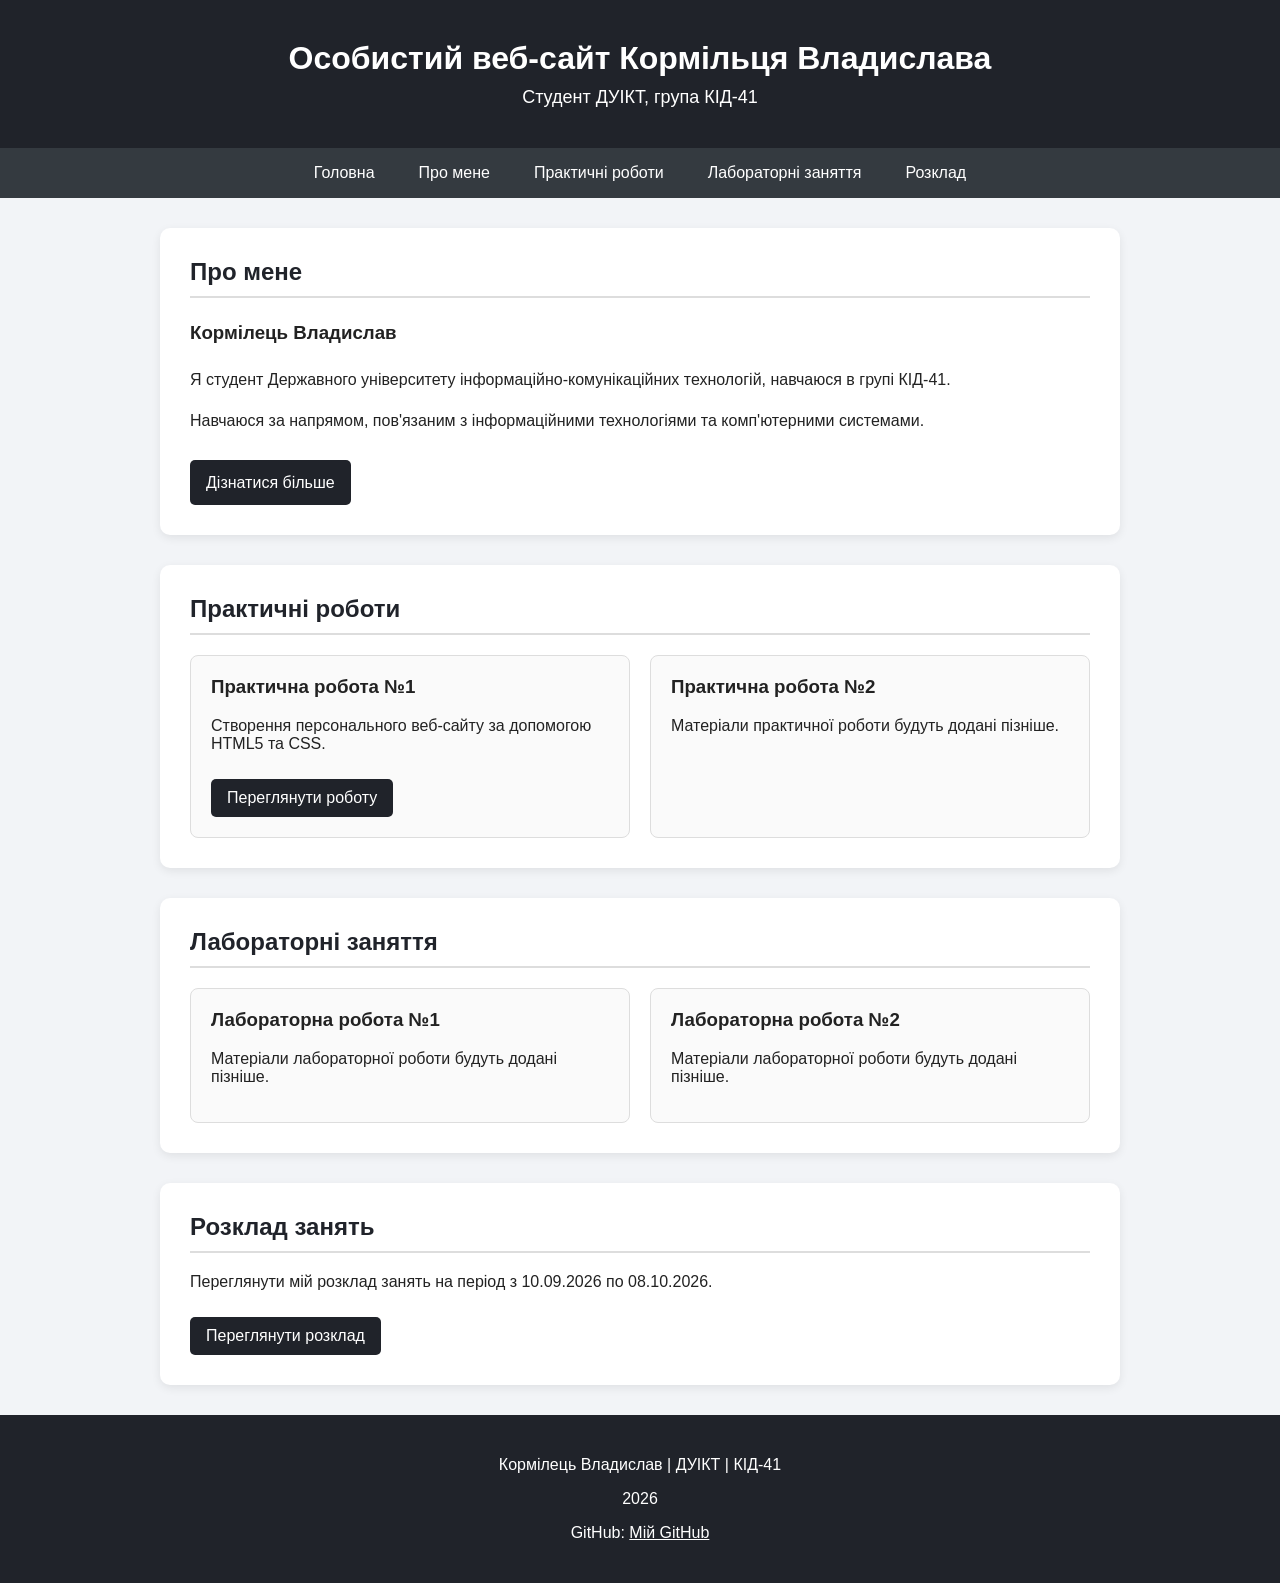
==== index.html @ beadc4b8 "Додано персональний сайт та розклад" ====
<!DOCTYPE html>
<html lang="uk">
<head>
    <meta charset="UTF-8">
    <meta name="viewport" content="width=device-width, initial-scale=1.0">
    <title>Особистий веб-сайт Кормільця Владислава</title>
    <link rel="stylesheet" href="style.css">
</head>

<body>

<header>
    <h1>Особистий веб-сайт Кормільця Владислава</h1>
    <p>Студент ДУІКТ, група КІД-41</p>
</header>

<nav>
    <a href="index.html">Головна</a>
    <a href="pages/about.html">Про мене</a>
    <a href="pages/practical.html">Практичні роботи</a>
    <a href="pages/laboratory.html">Лабораторні заняття</a>
    <a href="pages/practical1.html">Розклад</a>
</nav>

<main>

    <section>
        <h2>Про мене</h2>

        <div class="about-preview">
            <div>
                <h3>Кормілець Владислав</h3>
                <p>
                    Я студент Державного університету інформаційно-комунікаційних
                    технологій, навчаюся в групі КІД-41.
                </p>

                <p>
                    Навчаюся за напрямом, пов'язаним з інформаційними
                    технологіями та комп'ютерними системами.
                </p>

                <a class="button" href="pages/about.html">
                    Дізнатися більше
                </a>
            </div>
        </div>
    </section>


    <section>
        <h2>Практичні роботи</h2>

        <div class="work-list">

            <article>
                <h3>Практична робота №1</h3>

                <p>
                    Створення персонального веб-сайту за допомогою HTML5
                    та CSS.
                </p>

                <a class="button" href="pages/practical1.html">
                    Переглянути роботу
                </a>
            </article>


            <article>
                <h3>Практична робота №2</h3>

                <p>
                    Матеріали практичної роботи будуть додані пізніше.
                </p>
            </article>

        </div>
    </section>


    <section>
        <h2>Лабораторні заняття</h2>

        <div class="work-list">

            <article>
                <h3>Лабораторна робота №1</h3>

                <p>
                    Матеріали лабораторної роботи будуть додані пізніше.
                </p>
            </article>


            <article>
                <h3>Лабораторна робота №2</h3>

                <p>
                    Матеріали лабораторної роботи будуть додані пізніше.
                </p>
            </article>

        </div>
    </section>


    <!-- РОЗКЛАД -->

    <section>
        <h2>Розклад занять</h2>

        <p>
            Переглянути мій розклад занять на період
            з 10.09.2026 по 08.10.2026.
        </p>

        <a class="button" href="pages/practical1.html">
            Переглянути розклад
        </a>
    </section>


</main>


<footer>

    <p>
        Кормілець Владислав | ДУІКТ | КІД-41
    </p>

    <p>
        2026
    </p>

    <p>
        GitHub:
        <a href="https://github.com/Kormilets" target="_blank">
            Мій GitHub
        </a>
    </p>

</footer>

</body>
</html>
---- style.css ----
* {
    box-sizing: border-box;
}

body {
    margin: 0;
    font-family: Arial, sans-serif;
    background-color: #f2f4f7;
    color: #222;
}

header {
    background-color: #20232a;
    color: white;
    text-align: center;
    padding: 40px 20px;
}

header h1 {
    margin: 0 0 10px;
    font-size: 32px;
}

header p {
    margin: 0;
    font-size: 18px;
}

nav {
    background-color: #343a40;
    display: flex;
    justify-content: center;
    flex-wrap: wrap;
}

nav a {
    color: white;
    text-decoration: none;
    padding: 16px 22px;
    display: block;
}

nav a:hover {
    background-color: #495057;
}

main {
    max-width: 1000px;
    margin: 30px auto;
    padding: 0 20px;
}

section {
    background-color: white;
    margin-bottom: 30px;
    padding: 30px;
    border-radius: 10px;
    box-shadow: 0 3px 10px rgba(0, 0, 0, 0.08);
}

section h2 {
    margin-top: 0;
    color: #20232a;
    border-bottom: 2px solid #ddd;
    padding-bottom: 10px;
}

.about-preview {
    line-height: 1.6;
}

.work-list {
    display: grid;
    grid-template-columns: repeat(auto-fit, minmax(280px, 1fr));
    gap: 20px;
}

article {
    border: 1px solid #ddd;
    border-radius: 8px;
    padding: 20px;
    background-color: #fafafa;
}

article h3 {
    margin-top: 0;
}

.button {
    display: inline-block;
    margin-top: 10px;
    padding: 10px 16px;
    background-color: #20232a;
    color: white;
    text-decoration: none;
    border-radius: 5px;
}

.button:hover {
    background-color: #495057;
}

footer {
    background-color: #20232a;
    color: white;
    text-align: center;
    padding: 25px;
    margin-top: 30px;
}

footer a {
    color: white;
}
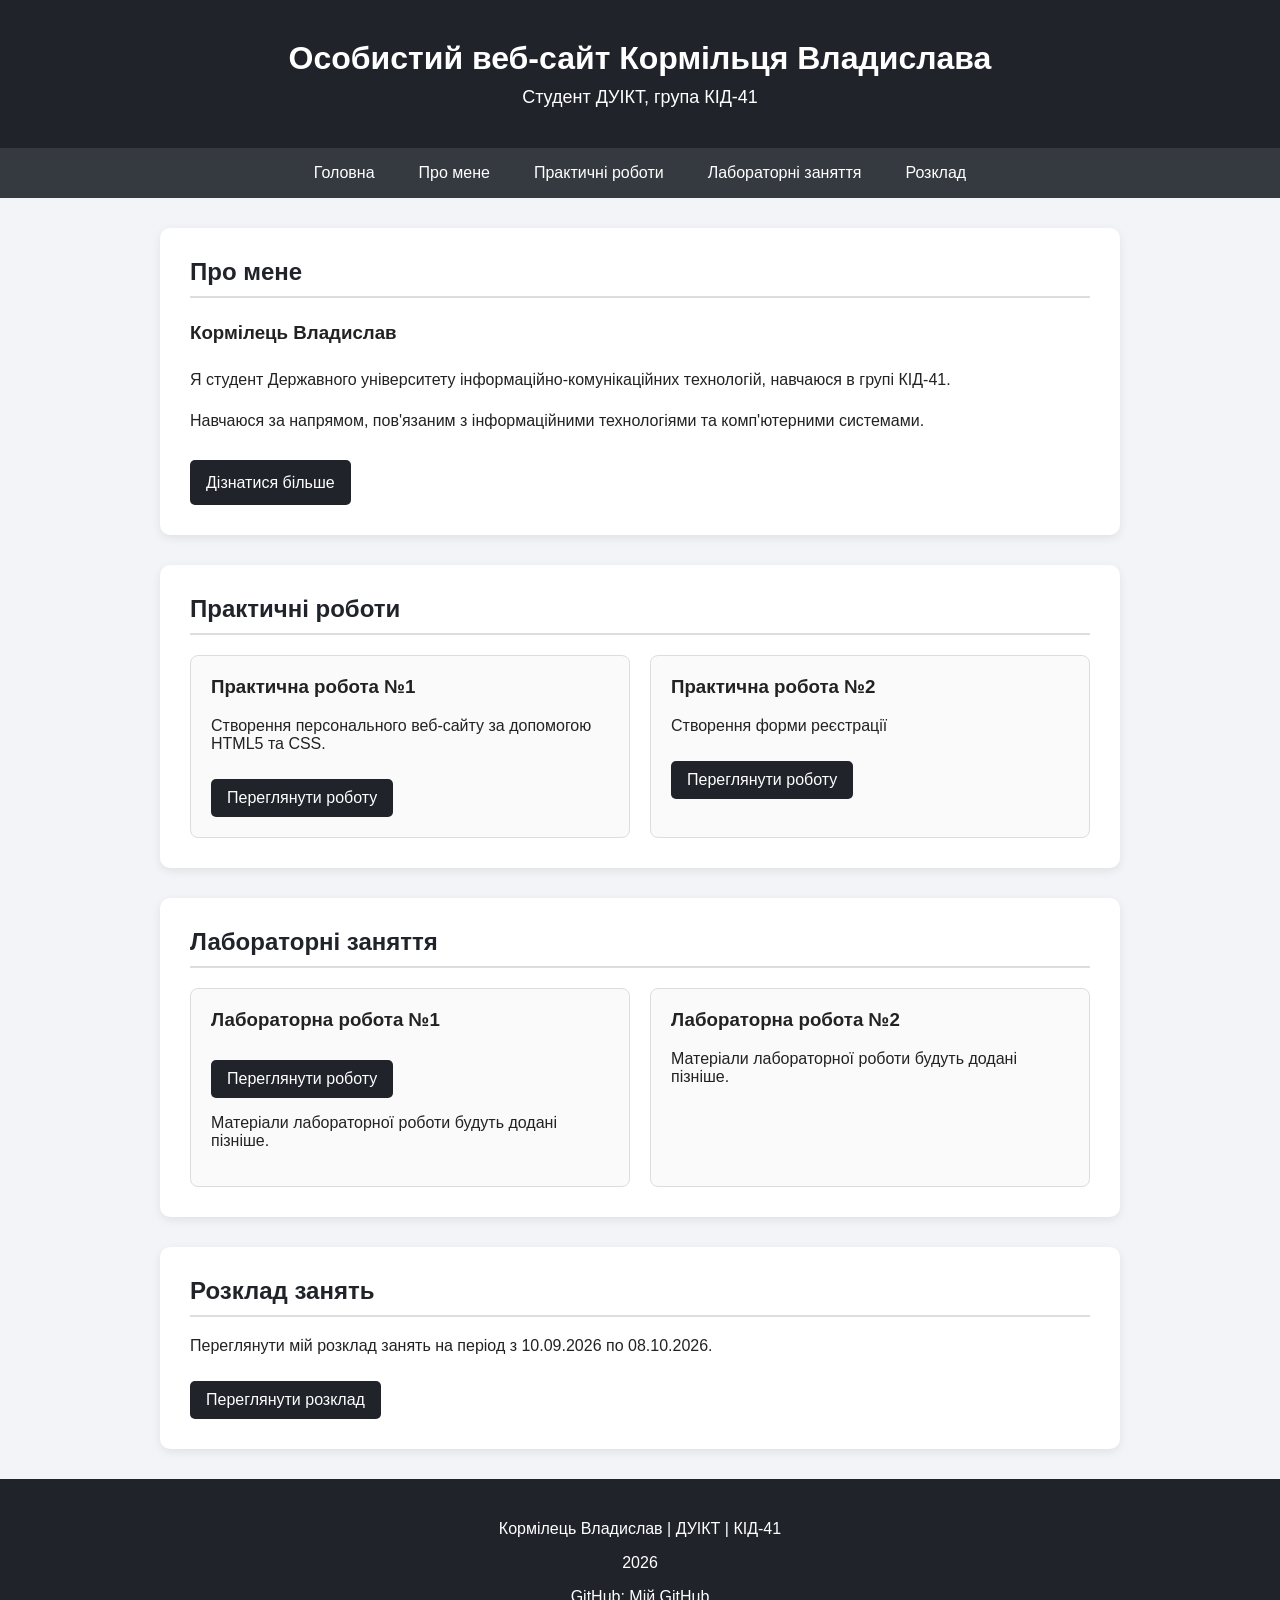
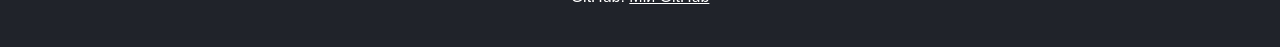
==== commit 0ccd9674: "Add files via upload" ====
--- a/index.html
+++ b/index.html
@@ -1,147 +1,153 @@
-<!DOCTYPE html>
-<html lang="uk">
-<head>
-    <meta charset="UTF-8">
-    <meta name="viewport" content="width=device-width, initial-scale=1.0">
-    <title>Особистий веб-сайт Кормільця Владислава</title>
-    <link rel="stylesheet" href="style.css">
-</head>
-
-<body>
-
-<header>
-    <h1>Особистий веб-сайт Кормільця Владислава</h1>
-    <p>Студент ДУІКТ, група КІД-41</p>
-</header>
-
-<nav>
-    <a href="index.html">Головна</a>
-    <a href="pages/about.html">Про мене</a>
-    <a href="pages/practical.html">Практичні роботи</a>
-    <a href="pages/laboratory.html">Лабораторні заняття</a>
-    <a href="pages/practical1.html">Розклад</a>
-</nav>
-
-<main>
-
-    <section>
-        <h2>Про мене</h2>
-
-        <div class="about-preview">
-            <div>
-                <h3>Кормілець Владислав</h3>
-                <p>
-                    Я студент Державного університету інформаційно-комунікаційних
-                    технологій, навчаюся в групі КІД-41.
-                </p>
-
-                <p>
-                    Навчаюся за напрямом, пов'язаним з інформаційними
-                    технологіями та комп'ютерними системами.
-                </p>
-
-                <a class="button" href="pages/about.html">
-                    Дізнатися більше
-                </a>
-            </div>
-        </div>
-    </section>
-
-
-    <section>
-        <h2>Практичні роботи</h2>
-
-        <div class="work-list">
-
-            <article>
-                <h3>Практична робота №1</h3>
-
-                <p>
-                    Створення персонального веб-сайту за допомогою HTML5
-                    та CSS.
-                </p>
-
-                <a class="button" href="pages/practical1.html">
-                    Переглянути роботу
-                </a>
-            </article>
-
-
-            <article>
-                <h3>Практична робота №2</h3>
-
-                <p>
-                    Матеріали практичної роботи будуть додані пізніше.
-                </p>
-            </article>
-
-        </div>
-    </section>
-
-
-    <section>
-        <h2>Лабораторні заняття</h2>
-
-        <div class="work-list">
-
-            <article>
-                <h3>Лабораторна робота №1</h3>
-
-                <p>
-                    Матеріали лабораторної роботи будуть додані пізніше.
-                </p>
-            </article>
-
-
-            <article>
-                <h3>Лабораторна робота №2</h3>
-
-                <p>
-                    Матеріали лабораторної роботи будуть додані пізніше.
-                </p>
-            </article>
-
-        </div>
-    </section>
-
-
-    <!-- РОЗКЛАД -->
-
-    <section>
-        <h2>Розклад занять</h2>
-
-        <p>
-            Переглянути мій розклад занять на період
-            з 10.09.2026 по 08.10.2026.
-        </p>
-
-        <a class="button" href="pages/practical1.html">
-            Переглянути розклад
-        </a>
-    </section>
-
-
-</main>
-
-
-<footer>
-
-    <p>
-        Кормілець Владислав | ДУІКТ | КІД-41
-    </p>
-
-    <p>
-        2026
-    </p>
-
-    <p>
-        GitHub:
-        <a href="https://github.com/Kormilets" target="_blank">
-            Мій GitHub
-        </a>
-    </p>
-
-</footer>
-
-</body>
+<!DOCTYPE html>
+<html lang="uk">
+<head>
+    <meta charset="UTF-8">
+    <meta name="viewport" content="width=device-width, initial-scale=1.0">
+    <title>Особистий веб-сайт Кормільця Владислава</title>
+    <link rel="stylesheet" href="style.css">
+</head>
+
+<body>
+
+<header>
+    <h1>Особистий веб-сайт Кормільця Владислава</h1>
+    <p>Студент ДУІКТ, група КІД-41</p>
+</header>
+
+<nav>
+    <a href="index.html">Головна</a>
+    <a href="pages/about.html">Про мене</a>
+    <a href="pages/practical.html">Практичні роботи</a>
+    <a href="pages/laboratory.html">Лабораторні заняття</a>
+    <a href="pages/practical1.html">Розклад</a>
+</nav>
+
+<main>
+
+    <section>
+        <h2>Про мене</h2>
+
+        <div class="about-preview">
+            <div>
+                <h3>Кормілець Владислав</h3>
+                <p>
+                    Я студент Державного університету інформаційно-комунікаційних
+                    технологій, навчаюся в групі КІД-41.
+                </p>
+
+                <p>
+                    Навчаюся за напрямом, пов'язаним з інформаційними
+                    технологіями та комп'ютерними системами.
+                </p>
+
+                <a class="button" href="pages/about.html">
+                    Дізнатися більше
+                </a>
+            </div>
+        </div>
+    </section>
+
+
+    <section>
+        <h2>Практичні роботи</h2>
+
+        <div class="work-list">
+
+            <article>
+                <h3>Практична робота №1</h3>
+
+                <p>
+                    Створення персонального веб-сайту за допомогою HTML5
+                    та CSS.
+                </p>
+
+                <a class="button" href="pages/practical1.html">
+                    Переглянути роботу
+                </a>
+            </article>
+
+
+            <article>
+                <h3>Практична робота №2</h3>
+                 <p>
+                    Створення форми реєстрації
+                </p>
+
+                <a class="button" href="pages/pr2.html">
+                    Переглянути роботу
+                </a>
+            </article>
+
+        </div>
+    </section>
+
+
+    <section>
+        <h2>Лабораторні заняття</h2>
+
+        <div class="work-list">
+
+            <article>
+                <h3>Лабораторна робота №1</h3>
+                <a class="button" href="pages/laboratory.html">
+                    Переглянути роботу
+                </a>
+
+                <p>
+                    Матеріали лабораторної роботи будуть додані пізніше.
+                </p>
+            </article>
+
+
+            <article>
+                <h3>Лабораторна робота №2</h3>
+
+                <p>
+                    Матеріали лабораторної роботи будуть додані пізніше.
+                </p>
+            </article>
+
+        </div>
+    </section>
+
+
+    <!-- РОЗКЛАД -->
+
+    <section>
+        <h2>Розклад занять</h2>
+
+        <p>
+            Переглянути мій розклад занять на період
+            з 10.09.2026 по 08.10.2026.
+        </p>
+
+        <a class="button" href="pages/practical1.html">
+            Переглянути розклад
+        </a>
+    </section>
+
+
+</main>
+
+
+<footer>
+
+    <p>
+        Кормілець Владислав | ДУІКТ | КІД-41
+    </p>
+
+    <p>
+        2026
+    </p>
+
+    <p>
+        GitHub:
+        <a href="https://github.com/Kormilets" target="_blank">
+            Мій GitHub
+        </a>
+    </p>
+
+</footer>
+
+</body>
 </html>
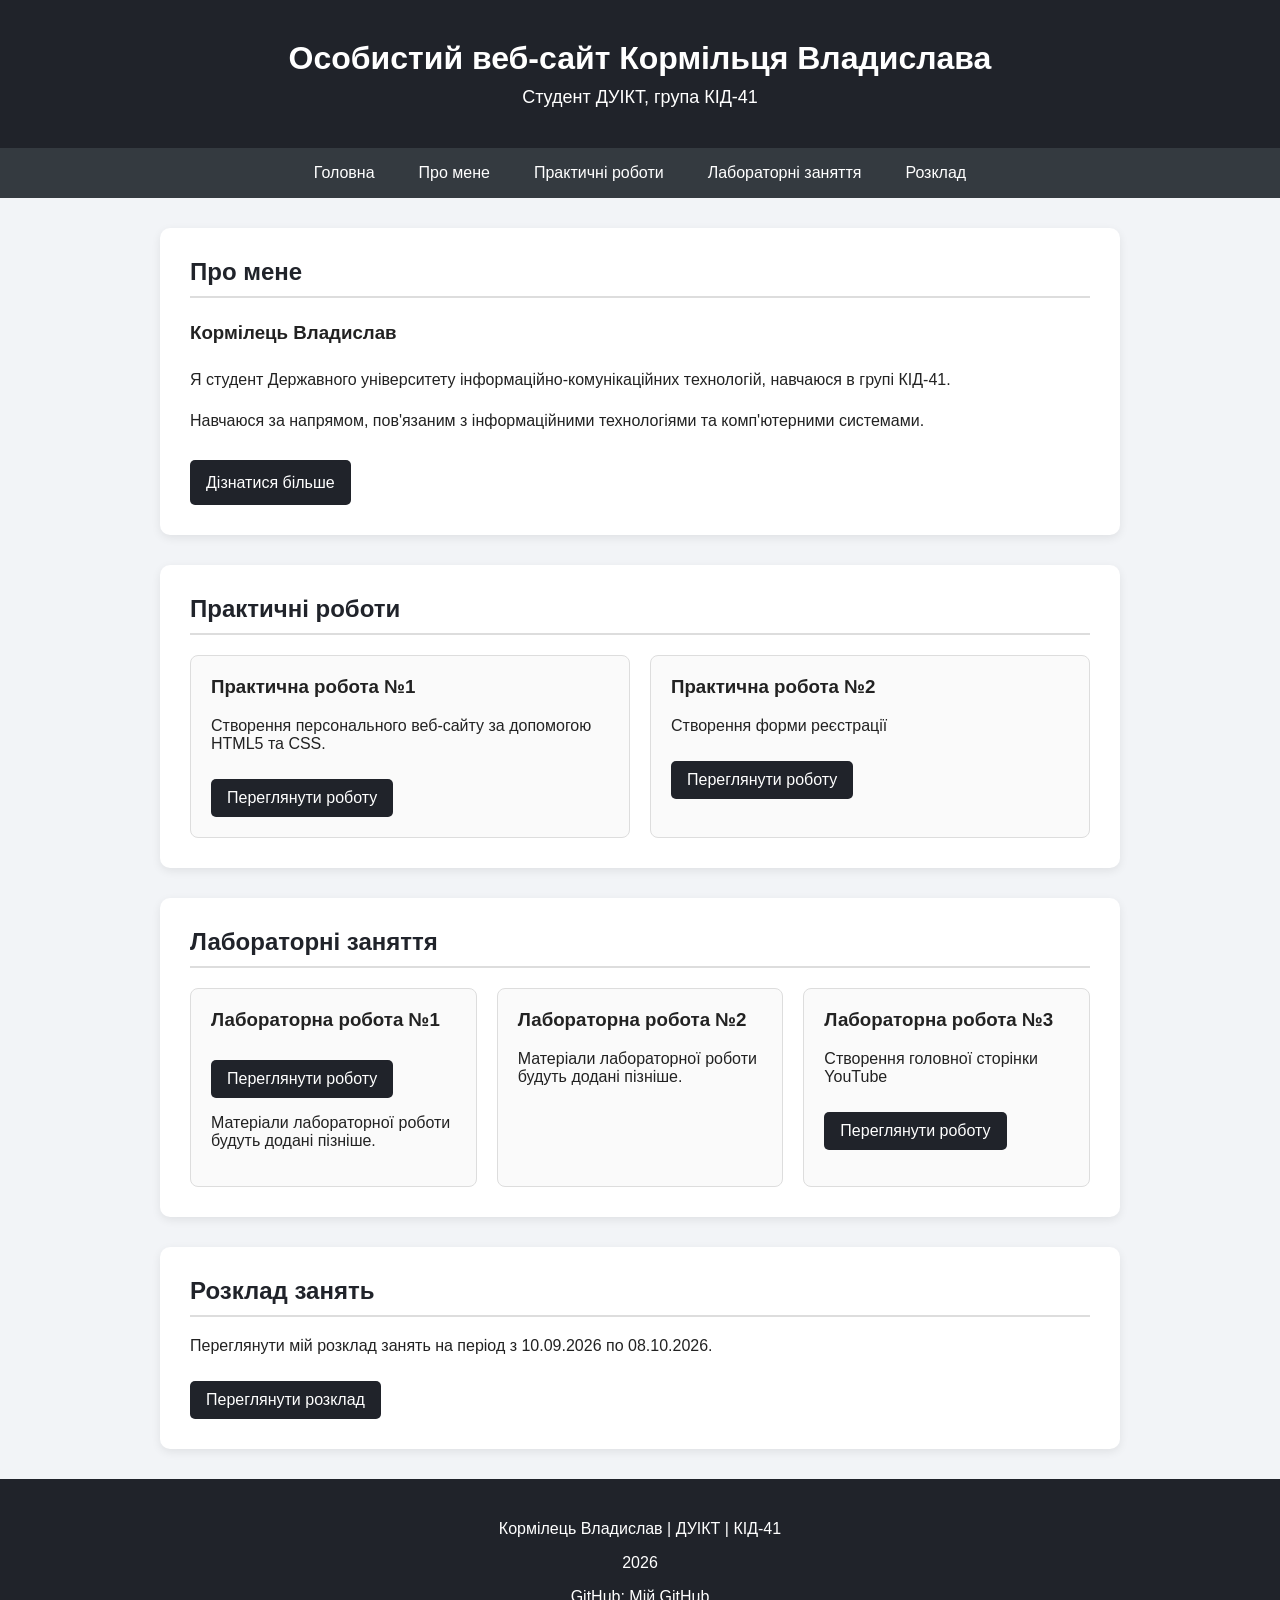
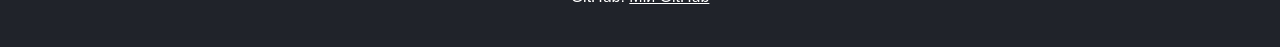
==== commit 6a9e39a9: "Add files via upload" ====
--- a/index.html
+++ b/index.html
@@ -106,7 +106,16 @@
                     Матеріали лабораторної роботи будуть додані пізніше.
                 </p>
             </article>
+            <article>
+                <h3>Лабораторна робота №3</h3>
 
+                <p>
+                   Створення головної сторінки YouTube
+                </p>
+                <a class="button" href="pages/lab3.html">
+                    Переглянути роботу
+                </a>
+            </article>
         </div>
     </section>
 
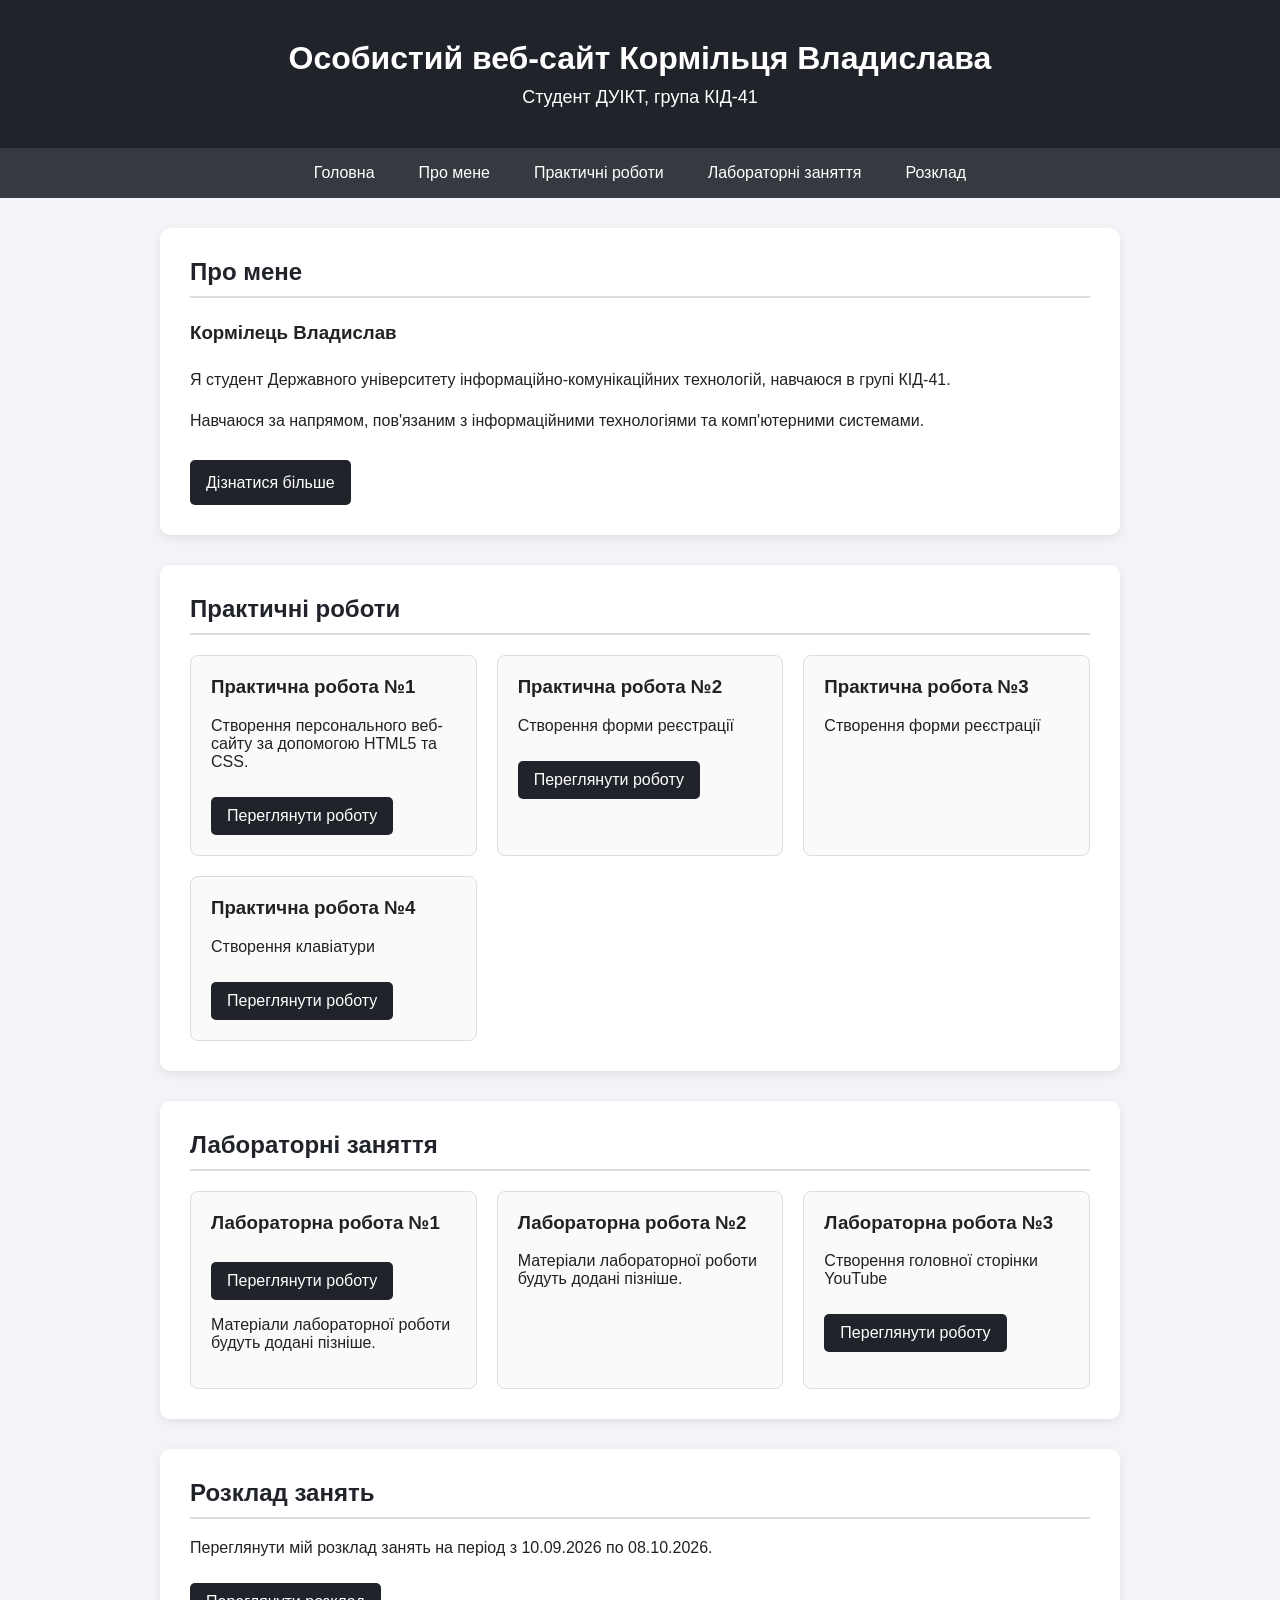
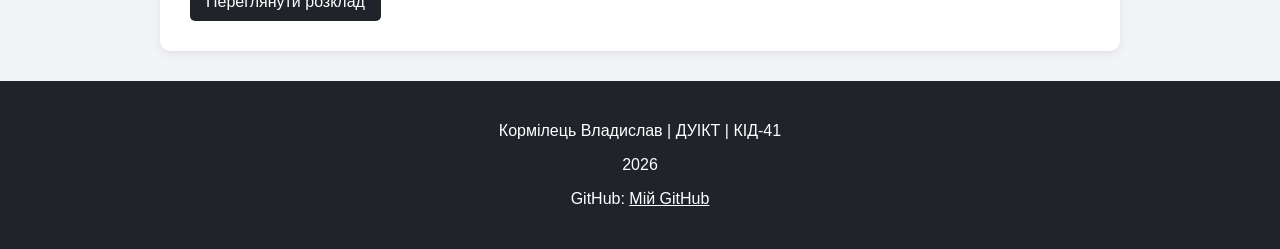
==== commit 93bc08f6: "Add files via upload" ====
--- a/index.html
+++ b/index.html
@@ -74,6 +74,22 @@
                 </p>
 
                 <a class="button" href="pages/pr2.html">
+                    Переглянути роботу
+                </a>
+            </article>
+            <article>
+                <h3>Практична робота №3</h3>
+                 <p>
+                    Створення форми реєстрації
+                </p>
+            </article>
+            <article>
+                <h3>Практична робота №4</h3>
+                 <p>
+                    Створення клавіатури
+                </p>
+
+                <a class="button" href="pages/pr4.html">
                     Переглянути роботу
                 </a>
             </article>
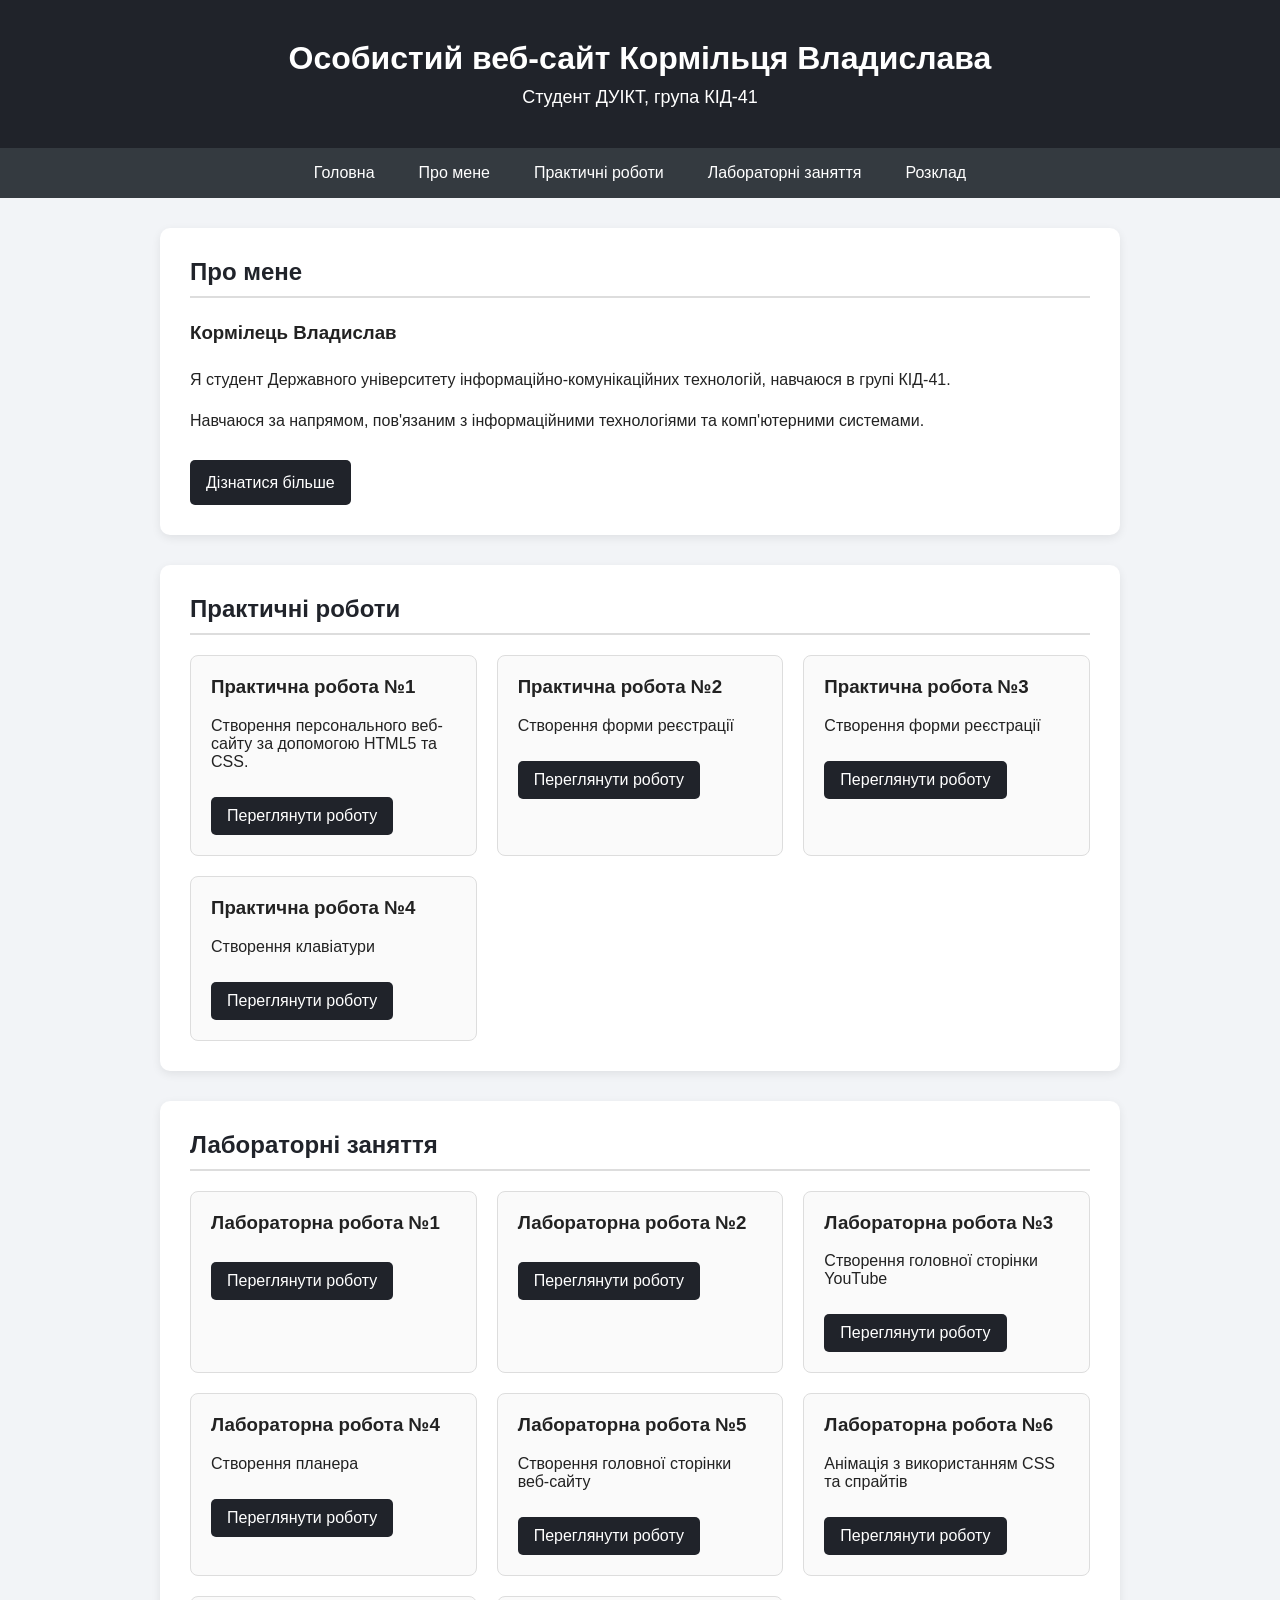
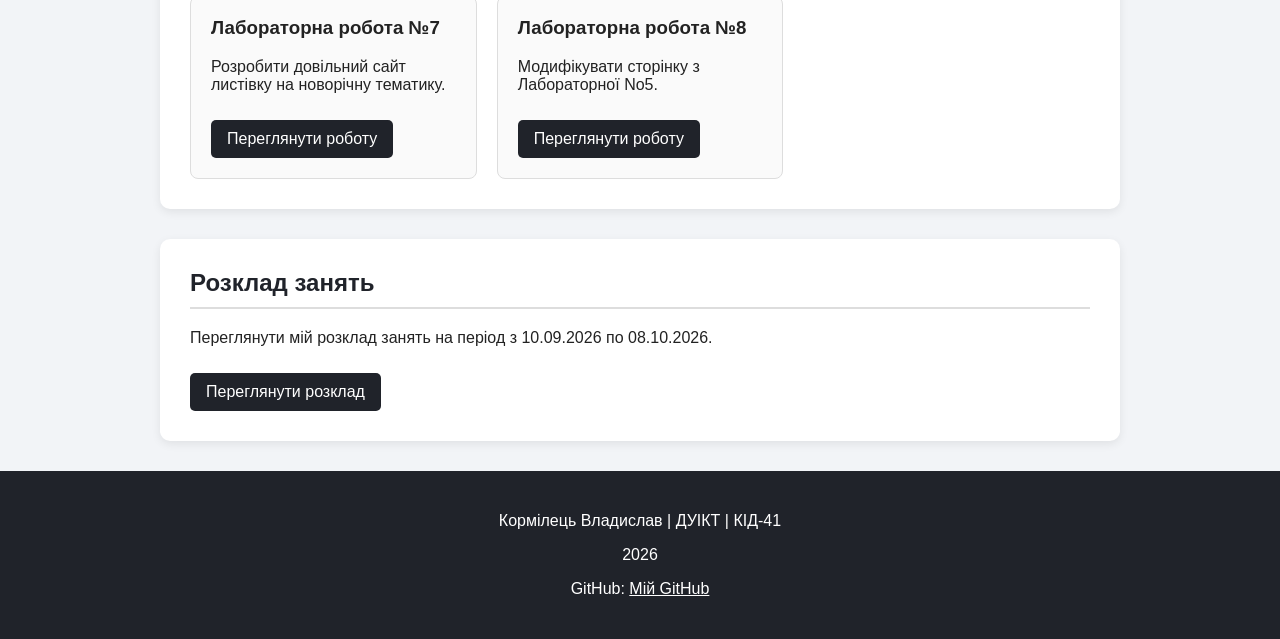
==== commit a60688a4: "Add files via upload" ====
--- a/index.html
+++ b/index.html
@@ -82,6 +82,9 @@
                  <p>
                     Створення форми реєстрації
                 </p>
+                 <a class="button" href="pages/lab3.html">
+                    Переглянути роботу
+                </a>
             </article>
             <article>
                 <h3>Практична робота №4</h3>
@@ -108,19 +111,15 @@
                 <a class="button" href="pages/laboratory.html">
                     Переглянути роботу
                 </a>
-
-                <p>
-                    Матеріали лабораторної роботи будуть додані пізніше.
-                </p>
             </article>
 
 
             <article>
                 <h3>Лабораторна робота №2</h3>
-
-                <p>
-                    Матеріали лабораторної роботи будуть додані пізніше.
-                </p>
+                <a class="button" href="pages/lab2.html">
+                    Переглянути роботу
+                </a>
+            
             </article>
             <article>
                 <h3>Лабораторна робота №3</h3>
@@ -129,6 +128,57 @@
                    Створення головної сторінки YouTube
                 </p>
                 <a class="button" href="pages/lab3.html">
+                    Переглянути роботу
+                </a>
+            </article>
+             <article>
+                <h3>Лабораторна робота №4</h3>
+
+                <p>
+                   Створення планера
+                </p>
+                <a class="button" href="pages/lab4.html">
+                    Переглянути роботу
+                </a>
+            </article>
+             <article>
+                <h3>Лабораторна робота №5</h3>
+
+                <p>
+                   Створення головної сторінки веб-сайту
+                </p>
+                <a class="button" href="pages/lab5.html">
+                    Переглянути роботу
+                </a>
+            </article>
+             <article>
+                <h3>Лабораторна робота №6</h3>
+
+                <p>
+                   Анімація з використанням CSS та спрайтів
+                </p>
+                <a class="button" href="pages/lab6.html">
+                    Переглянути роботу
+                </a>
+            </article>
+             <article>
+                <h3>Лабораторна робота №7</h3>
+
+                <p>
+                  Розробити довільний сайт листівку на новорічну тематику.
+                </p>
+                <a class="button" href="pages/lab7.html">
+                    Переглянути роботу
+                </a>
+                
+            </article>
+             <article>
+                <h3>Лабораторна робота №8</h3>
+
+                <p>
+                   Модифікувати сторінку з Лабораторної No5.
+                </p>
+                <a class="button" href="pages/lab8.html">
                     Переглянути роботу
                 </a>
             </article>
